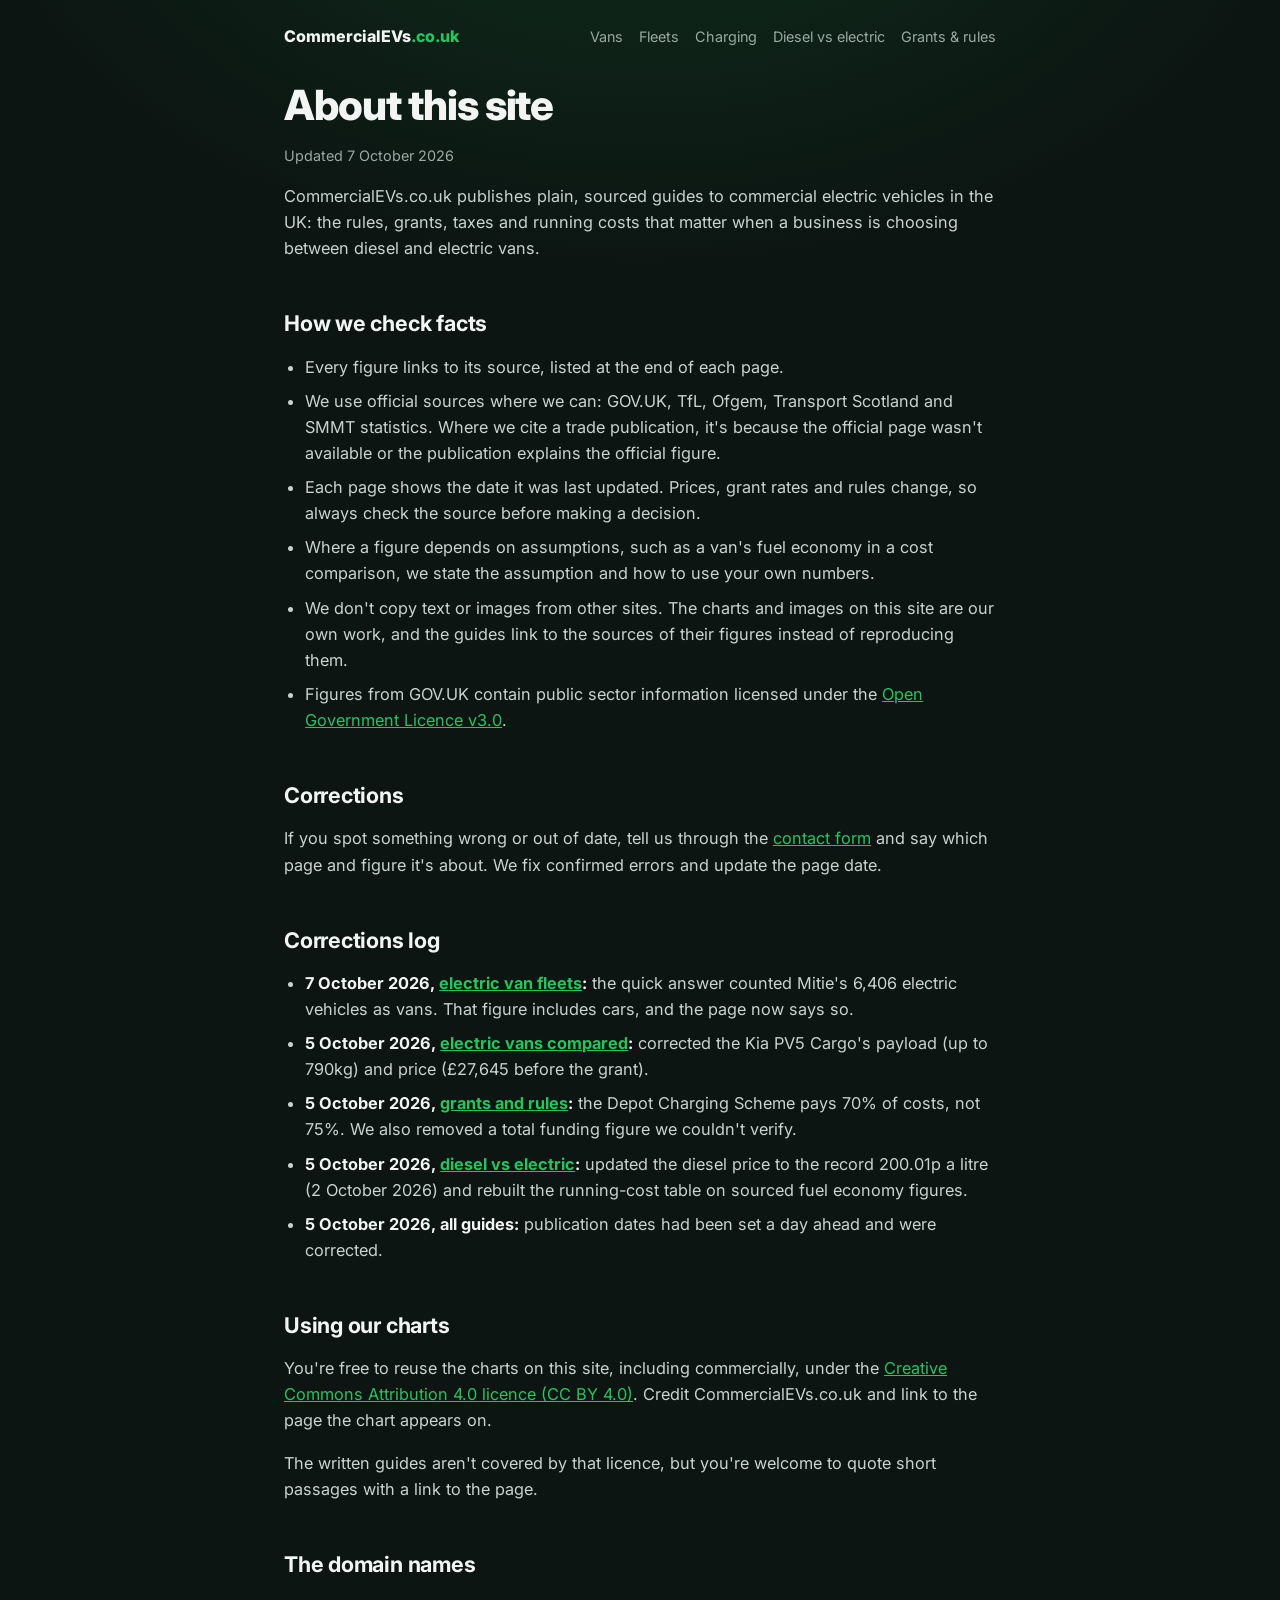
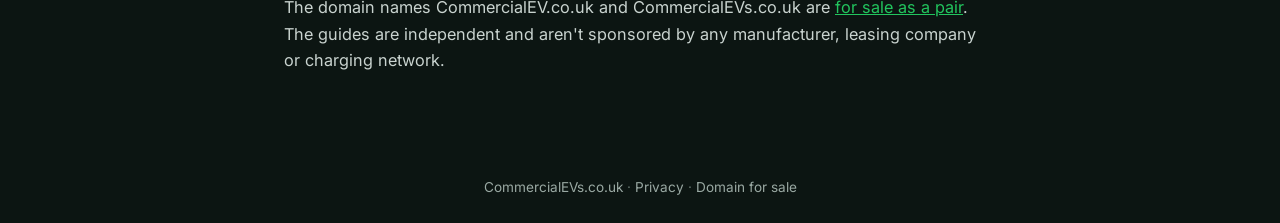
==== about/index.html @ f0195b61 "Add ZEV chart, grants quick answer, logo and corrections log - Grants page: quick-answer box (grant," ====
<!DOCTYPE html>
<html lang="en-GB">
<head>
  <meta charset="utf-8">
  <meta name="viewport" content="width=device-width, initial-scale=1">
  <title>About CommercialEVs.co.uk – How We Check Facts</title>
  <meta name="description" content="What CommercialEVs.co.uk covers, how its figures are sourced and checked, and how to report a correction.">
  <link rel="canonical" href="https://commercialevs.co.uk/about/">
  <meta name="robots" content="index, follow">
  <meta name="theme-color" content="#0c1512">
  <link rel="icon" href="/favicon.ico" sizes="48x48">
  <link rel="icon" href="/favicon.svg" type="image/svg+xml">
  <link rel="apple-touch-icon" href="/img/apple-touch-icon.png">

  <script type="application/ld+json">
  {
    "@context": "https://schema.org",
    "@type": "AboutPage",
    "@id": "https://commercialevs.co.uk/about/#webpage",
    "url": "https://commercialevs.co.uk/about/",
    "name": "About CommercialEVs.co.uk – How We Check Facts",
    "inLanguage": "en-GB",
    "isPartOf": { "@type": "WebSite", "@id": "https://commercialevs.co.uk/#website", "name": "CommercialEVs.co.uk", "url": "https://commercialevs.co.uk/" },
    "mainEntity": {
      "@type": "Organization",
      "@id": "https://commercialevs.co.uk/#organization",
      "name": "CommercialEVs.co.uk",
      "url": "https://commercialevs.co.uk/",
      "logo": "https://commercialevs.co.uk/img/logo.png",
      "publishingPrinciples": "https://commercialevs.co.uk/about/"
    }
  }
  </script>

  <!-- Google Analytics 4 -->
  <script async src="https://www.googletagmanager.com/gtag/js?id=G-9Y22D7RMQH"></script>
  <script>
    window.dataLayer = window.dataLayer || [];
    function gtag(){dataLayer.push(arguments);}
    gtag('js', new Date());
    gtag('config', 'G-9Y22D7RMQH');
  </script>

  <link href="/css/site.css" rel="stylesheet">
  <link rel="preconnect" href="https://fonts.googleapis.com">
  <link rel="preconnect" href="https://fonts.gstatic.com" crossorigin>
  <link href="https://fonts.googleapis.com/css2?family=Inter:wght@400;600;800&display=swap" rel="stylesheet" media="print" onload="this.media='all'">
</head>
<body>
  <header class="topbar">
    <a class="brandlink" href="/">CommercialEVs<span class="tld">.co.uk</span></a>
    <nav class="topnav" aria-label="Guides">
      <a href="/electric-vans-uk/">Vans</a>
      <a href="/electric-van-fleets-uk/">Fleets</a>
      <a href="/charging-an-electric-van/">Charging</a>
      <a href="/diesel-vs-electric-vans/">Diesel vs electric</a>
      <a href="/commercial-electric-vehicles-uk/">Grants &amp; rules</a>
    </nav>
  </header>

  <main class="doc">
    <h1>About this site</h1>
    <p class="meta">Updated 7 October 2026</p>

    <p>CommercialEVs.co.uk publishes plain, sourced guides to commercial electric vehicles in the UK: the rules, grants, taxes and running costs that matter when a business is choosing between diesel and electric vans.</p>

    <h2>How we check facts</h2>
    <ul>
      <li>Every figure links to its source, listed at the end of each page.</li>
      <li>We use official sources where we can: GOV.UK, TfL, Ofgem, Transport Scotland and SMMT statistics. Where we cite a trade publication, it's because the official page wasn't available or the publication explains the official figure.</li>
      <li>Each page shows the date it was last updated. Prices, grant rates and rules change, so always check the source before making a decision.</li>
      <li>Where a figure depends on assumptions, such as a van's fuel economy in a cost comparison, we state the assumption and how to use your own numbers.</li>
      <li>We don't copy text or images from other sites. The charts and images on this site are our own work, and the guides link to the sources of their figures instead of reproducing them.</li>
      <li>Figures from GOV.UK contain public sector information licensed under the <a href="https://www.nationalarchives.gov.uk/doc/open-government-licence/version/3/" target="_blank" rel="noopener">Open Government Licence v3.0</a>.</li>
    </ul>

    <h2>Corrections</h2>
    <p>If you spot something wrong or out of date, tell us through the <a href="https://docs.google.com/forms/d/e/1FAIpQLScv-sFO7Y8Mo2JD8AYKkitkR1Jo4LoIOZL_Y3LjZI6ycY7Xqw/viewform" target="_blank" rel="noopener">contact form</a> and say which page and figure it's about. We fix confirmed errors and update the page date.</p>

    <h2 id="corrections-log">Corrections log</h2>
    <ul>
      <li><strong>7 October 2026, <a href="/electric-van-fleets-uk/">electric van fleets</a>:</strong> the quick answer counted Mitie's 6,406 electric vehicles as vans. That figure includes cars, and the page now says so.</li>
      <li><strong>5 October 2026, <a href="/electric-vans-uk/">electric vans compared</a>:</strong> corrected the Kia PV5 Cargo's payload (up to 790kg) and price (£27,645 before the grant).</li>
      <li><strong>5 October 2026, <a href="/commercial-electric-vehicles-uk/">grants and rules</a>:</strong> the Depot Charging Scheme pays 70% of costs, not 75%. We also removed a total funding figure we couldn't verify.</li>
      <li><strong>5 October 2026, <a href="/diesel-vs-electric-vans/">diesel vs electric</a>:</strong> updated the diesel price to the record 200.01p a litre (2 October 2026) and rebuilt the running-cost table on sourced fuel economy figures.</li>
      <li><strong>5 October 2026, all guides:</strong> publication dates had been set a day ahead and were corrected.</li>
    </ul>

    <h2 id="reuse">Using our charts</h2>
    <p>You're free to reuse the charts on this site, including commercially, under the <a href="https://creativecommons.org/licenses/by/4.0/" target="_blank" rel="license noopener">Creative Commons Attribution 4.0 licence (CC BY 4.0)</a>. Credit CommercialEVs.co.uk and link to the page the chart appears on.</p>
    <p>The written guides aren't covered by that licence, but you're welcome to quote short passages with a link to the page.</p>

    <h2>The domain names</h2>
    <p>The domain names CommercialEV.co.uk and CommercialEVs.co.uk are <a href="/domain-for-sale/">for sale as a pair</a>. The guides are independent and aren't sponsored by any manufacturer, leasing company or charging network.</p>
  </main>

  <footer class="footer">
    <p><a href="/">CommercialEVs.co.uk</a> &middot; <a href="/privacy/">Privacy</a> &middot; <a href="/domain-for-sale/">Domain for sale</a></p>
  </footer>
</body>
</html>
---- css/site.css ----
:root {
  --bg: #0c1512;
  --ink: #f2f5f3;
  --soft: #9aa9a3;
  --line: #22302b;
  --green: #22c55e;
}

* { box-sizing: border-box; }

body {
  margin: 0;
  min-height: 100vh;
  display: flex;
  flex-direction: column;
  background:
    radial-gradient(60rem 40rem at 50% -10%, rgba(34, 197, 94, .14), transparent 70%),
    var(--bg);
  color: var(--ink);
  font-family: Inter, system-ui, -apple-system, "Segoe UI", Roboto, sans-serif;
  line-height: 1.6;
  -webkit-font-smoothing: antialiased;
}

.page {
  flex: 1;
  width: 100%;
  max-width: 880px;
  margin: 0 auto;
  padding: 64px 24px;
  display: flex;
  flex-direction: column;
  justify-content: center;
  align-items: center;
  text-align: center;
}

.label {
  display: block;
  line-height: 1.6;
  margin: 0 0 32px;
  font-size: .8rem;
  font-weight: 600;
  letter-spacing: .14em;
  text-transform: uppercase;
  color: var(--soft);
}
.dot { display: inline-block; width: 8px; height: 8px; margin-right: 10px; border-radius: 50%; background: var(--green); vertical-align: .1em; }

h1 {
  margin: 0 0 28px;
  font-size: clamp(1.4rem, 7vw, 4.25rem);
  font-weight: 800;
  line-height: 1.08;
  letter-spacing: -.035em;
}
.domain { display: block; }
.tld { color: var(--green); }
.amp { display: block; font-size: .45em; font-weight: 400; color: var(--soft); margin: .2em 0; }

.intro {
  max-width: 34rem;
  margin: 0 auto 40px;
  font-size: 1.15rem;
  color: var(--soft);
}

.btn {
  display: inline-block;
  padding: 16px 40px;
  border-radius: 10px;
  background: var(--green);
  color: #06210f;
  font-weight: 800;
  font-size: 1.05rem;
  text-decoration: none;
  transition: background .15s;
}
.btn:hover { background: #4ade80; }
.btn:focus-visible { outline: 3px solid var(--ink); outline-offset: 3px; }


.footer {
  padding: 24px;
  text-align: center;
  font-size: .85rem;
  color: #5f6f69;
}
.footer p { margin: 0; }

.footer a { color: var(--soft); text-decoration: none; }
.footer a:hover { color: var(--green); }
.footer-links { display: flex; justify-content: center; gap: 24px; margin-top: 10px; }

/* Guide pages */
.topbar {
  width: 100%;
  max-width: 760px;
  margin: 0 auto;
  padding: 24px 24px 0;
  display: flex;
  flex-wrap: wrap;
  align-items: baseline;
  justify-content: space-between;
  gap: 8px 20px;
}
.topbar a { color: var(--ink); text-decoration: none; }
.brandlink { font-weight: 800; }
.topnav { display: flex; flex-wrap: wrap; gap: 4px 16px; font-size: .9rem; }
.topnav a { color: var(--soft); }
.topnav a:hover, .topnav a[aria-current="page"] { color: var(--green); }

.doc {
  flex: 1;
  width: 100%;
  max-width: 760px;
  margin: 0 auto;
  padding: 24px 24px 64px;
  color: #c9d3cf;
  font-size: 1.02rem;
}
.doc h1 {
  font-size: clamp(1.8rem, 5vw, 2.6rem);
  line-height: 1.15;
  letter-spacing: -.025em;
  color: var(--ink);
  margin: 8px 0 12px;
}
.doc h2 {
  margin: 48px 0 12px;
  font-size: 1.35rem;
  line-height: 1.3;
  letter-spacing: -.01em;
  color: var(--ink);
  scroll-margin-top: 16px;
}
.doc a { color: var(--green); }
.doc strong { color: var(--ink); }
.doc ul, .doc ol { padding-left: 1.3em; }
.doc li { margin-bottom: 8px; }
.doc a[href^="#s"]:not([href="#sources"]) { font-size: .8em; text-decoration: none; }
.doc .btn { color: #06210f; text-decoration: none; }

.crumbs { font-size: .85rem; color: var(--soft); }
.crumbs a { color: var(--soft); }
.meta { font-size: .9rem; color: var(--soft); }

.toc {
  margin: 28px 0;
  padding: 16px 20px;
  border: 1px solid var(--line);
  border-radius: 10px;
}
.toc ol { margin: 0; }
.toc li { margin-bottom: 4px; }

.doc table {
  width: 100%;
  border-collapse: collapse;
  margin: 16px 0;
  font-size: .95rem;
}
.doc th, .doc td {
  text-align: left;
  vertical-align: top;
  padding: 10px 12px;
  border-bottom: 1px solid var(--line);
}
.doc th { color: var(--ink); font-weight: 600; }
.doc td:first-child { white-space: nowrap; color: var(--ink); }

.sources { font-size: .88rem; color: var(--soft); }
.sources li { scroll-margin-top: 16px; }

.forsale {
  margin-top: 56px;
  padding: 28px 24px;
  border: 1px solid var(--line);
  border-radius: 12px;
  text-align: center;
}
.forsale p { margin: 0 0 18px; }

@media (max-width: 640px) {
  .doc td:first-child { white-space: normal; }
}
.note { font-size: .88rem; color: var(--soft); }

.summary {
  margin: 24px 0 8px;
  padding: 18px 22px;
  border-left: 3px solid var(--green);
  background: rgba(34, 197, 94, .06);
  border-radius: 0 10px 10px 0;
}
.summary h2 { margin: 0 0 8px; font-size: 1.05rem; }
.summary ul { margin: 0; }
.doc caption { text-align: left; font-size: .85rem; color: var(--soft); padding-bottom: 6px; }

.guides-section { width: 100%; max-width: 680px; margin: 64px auto 0; }
.guides-title {
  margin: 0 0 16px;
  font-size: .8rem;
  font-weight: 600;
  letter-spacing: .14em;
  text-transform: uppercase;
  color: var(--soft);
}
.guides {
  display: grid;
  grid-template-columns: 1fr 1fr;
  gap: 14px;
  text-align: left;
}
.guides a {
  display: flex;
  flex-direction: column;
  gap: 4px;
  padding: 18px 20px;
  border: 1px solid var(--line);
  border-radius: 10px;
  background: rgba(255, 255, 255, .02);
  color: var(--ink);
  text-decoration: none;
  transition: border-color .15s, background .15s;
}
.guides a:hover { border-color: var(--green); background: rgba(34, 197, 94, .05); }
.guides a:focus-visible { outline: 2px solid var(--green); outline-offset: 2px; }
.guides strong { font-size: 1rem; }
.guides a:last-child:nth-child(odd) { grid-column: 1 / -1; }
.guides strong::after { content: " \2192"; color: var(--green); }
.guides span { font-size: .88rem; line-height: 1.5; color: var(--soft); }
@media (max-width: 640px) {
  .guides { grid-template-columns: 1fr; }
}

.table-wrap { overflow-x: auto; -webkit-overflow-scrolling: touch; margin: 16px 0; }
.table-wrap table { margin: 0; }
.doc table.models td:first-child { white-space: normal; width: 46%; }
.doc table.models td:not(:first-child) { white-space: nowrap; }
@media (max-width: 640px) {
  .doc th, .doc td { padding: 8px 6px; }
  .doc table { font-size: .85rem; }
  .doc table.models td:not(:first-child) { white-space: normal; }
}
.doc table.fleets td:first-child { white-space: normal; width: 22%; }

/* Homepage hub */
.hub h1 { font-size: clamp(2.2rem, 7vw, 3.6rem); }
.news {
  display: inline-block;
  max-width: 44rem;
  padding: 10px 18px;
  border: 1px solid var(--line);
  border-radius: 999px;
  font-size: .9rem;
  line-height: 1.5;
  color: var(--soft);
  text-decoration: none;
  transition: border-color .15s;
}
.news strong { color: var(--ink); }
.news::after { content: " \2192"; color: var(--green); }
.news:hover { border-color: var(--green); }
.news:focus-visible { outline: 2px solid var(--green); outline-offset: 2px; }
.hub .guides-section { margin-top: 48px; }
.footer-links { flex-wrap: wrap; gap: 8px 24px; }

/* Charts */
.doc figure.chart { margin: 24px 0 8px; }
.doc figure.chart img { display: block; width: 100%; height: auto; border: 1px solid var(--line); border-radius: 12px; }
.doc figure.chart figcaption { margin-top: 10px; font-size: .88rem; color: var(--soft); }
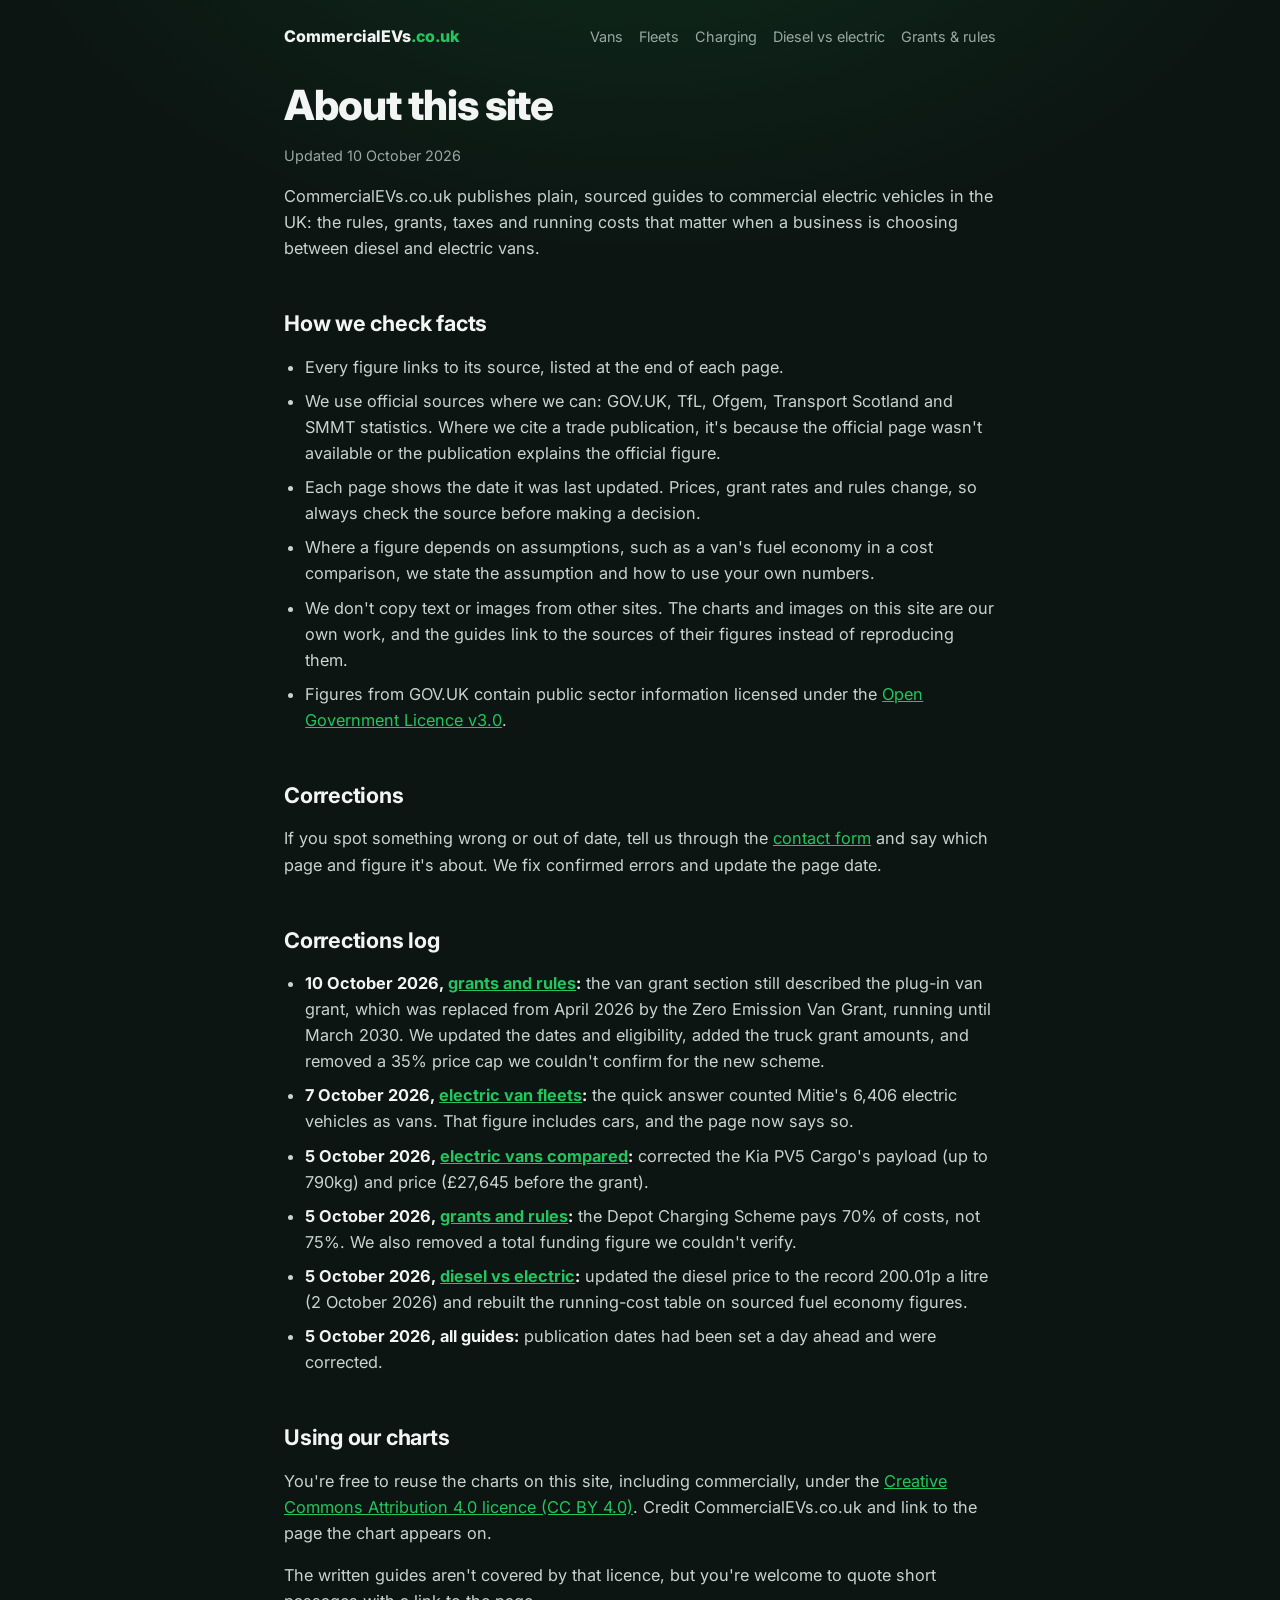
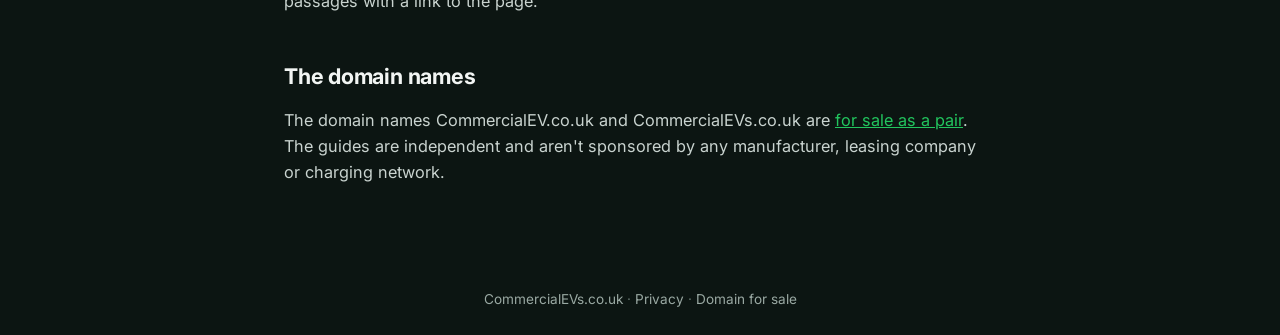
==== commit 13910616: "Update grants page to the April 2026 van and truck grants The van grant section still described the " ====
--- a/about/index.html
+++ b/about/index.html
@@ -41,7 +41,7 @@
     gtag('config', 'G-9Y22D7RMQH');
   </script>
 
-  <link href="/css/site.css" rel="stylesheet">
+  <link href="/css/site.css?v=2" rel="stylesheet">
   <link rel="preconnect" href="https://fonts.googleapis.com">
   <link rel="preconnect" href="https://fonts.gstatic.com" crossorigin>
   <link href="https://fonts.googleapis.com/css2?family=Inter:wght@400;600;800&display=swap" rel="stylesheet" media="print" onload="this.media='all'">
@@ -60,7 +60,7 @@
 
   <main class="doc">
     <h1>About this site</h1>
-    <p class="meta">Updated 7 October 2026</p>
+    <p class="meta">Updated 10 October 2026</p>
 
     <p>CommercialEVs.co.uk publishes plain, sourced guides to commercial electric vehicles in the UK: the rules, grants, taxes and running costs that matter when a business is choosing between diesel and electric vans.</p>
 
@@ -79,6 +79,7 @@
 
     <h2 id="corrections-log">Corrections log</h2>
     <ul>
+      <li><strong>10 October 2026, <a href="/commercial-electric-vehicles-uk/">grants and rules</a>:</strong> the van grant section still described the plug-in van grant, which was replaced from April 2026 by the Zero Emission Van Grant, running until March 2030. We updated the dates and eligibility, added the truck grant amounts, and removed a 35% price cap we couldn't confirm for the new scheme.</li>
       <li><strong>7 October 2026, <a href="/electric-van-fleets-uk/">electric van fleets</a>:</strong> the quick answer counted Mitie's 6,406 electric vehicles as vans. That figure includes cars, and the page now says so.</li>
       <li><strong>5 October 2026, <a href="/electric-vans-uk/">electric vans compared</a>:</strong> corrected the Kia PV5 Cargo's payload (up to 790kg) and price (£27,645 before the grant).</li>
       <li><strong>5 October 2026, <a href="/commercial-electric-vehicles-uk/">grants and rules</a>:</strong> the Depot Charging Scheme pays 70% of costs, not 75%. We also removed a total funding figure we couldn't verify.</li>
--- a/css/site.css
+++ b/css/site.css
@@ -7,6 +7,7 @@
 }
 
 * { box-sizing: border-box; }
+img { max-width: 100%; height: auto; }
 
 body {
   margin: 0;
@@ -270,3 +271,5 @@
 .doc figure.chart { margin: 24px 0 8px; }
 .doc figure.chart img { display: block; width: 100%; height: auto; border: 1px solid var(--line); border-radius: 12px; }
 .doc figure.chart figcaption { margin-top: 10px; font-size: .88rem; color: var(--soft); }
+.doc figure.chart picture { display: block; }
+@media (max-width: 640px) { .doc figure.chart img { max-width: 440px; margin: 0 auto; } }
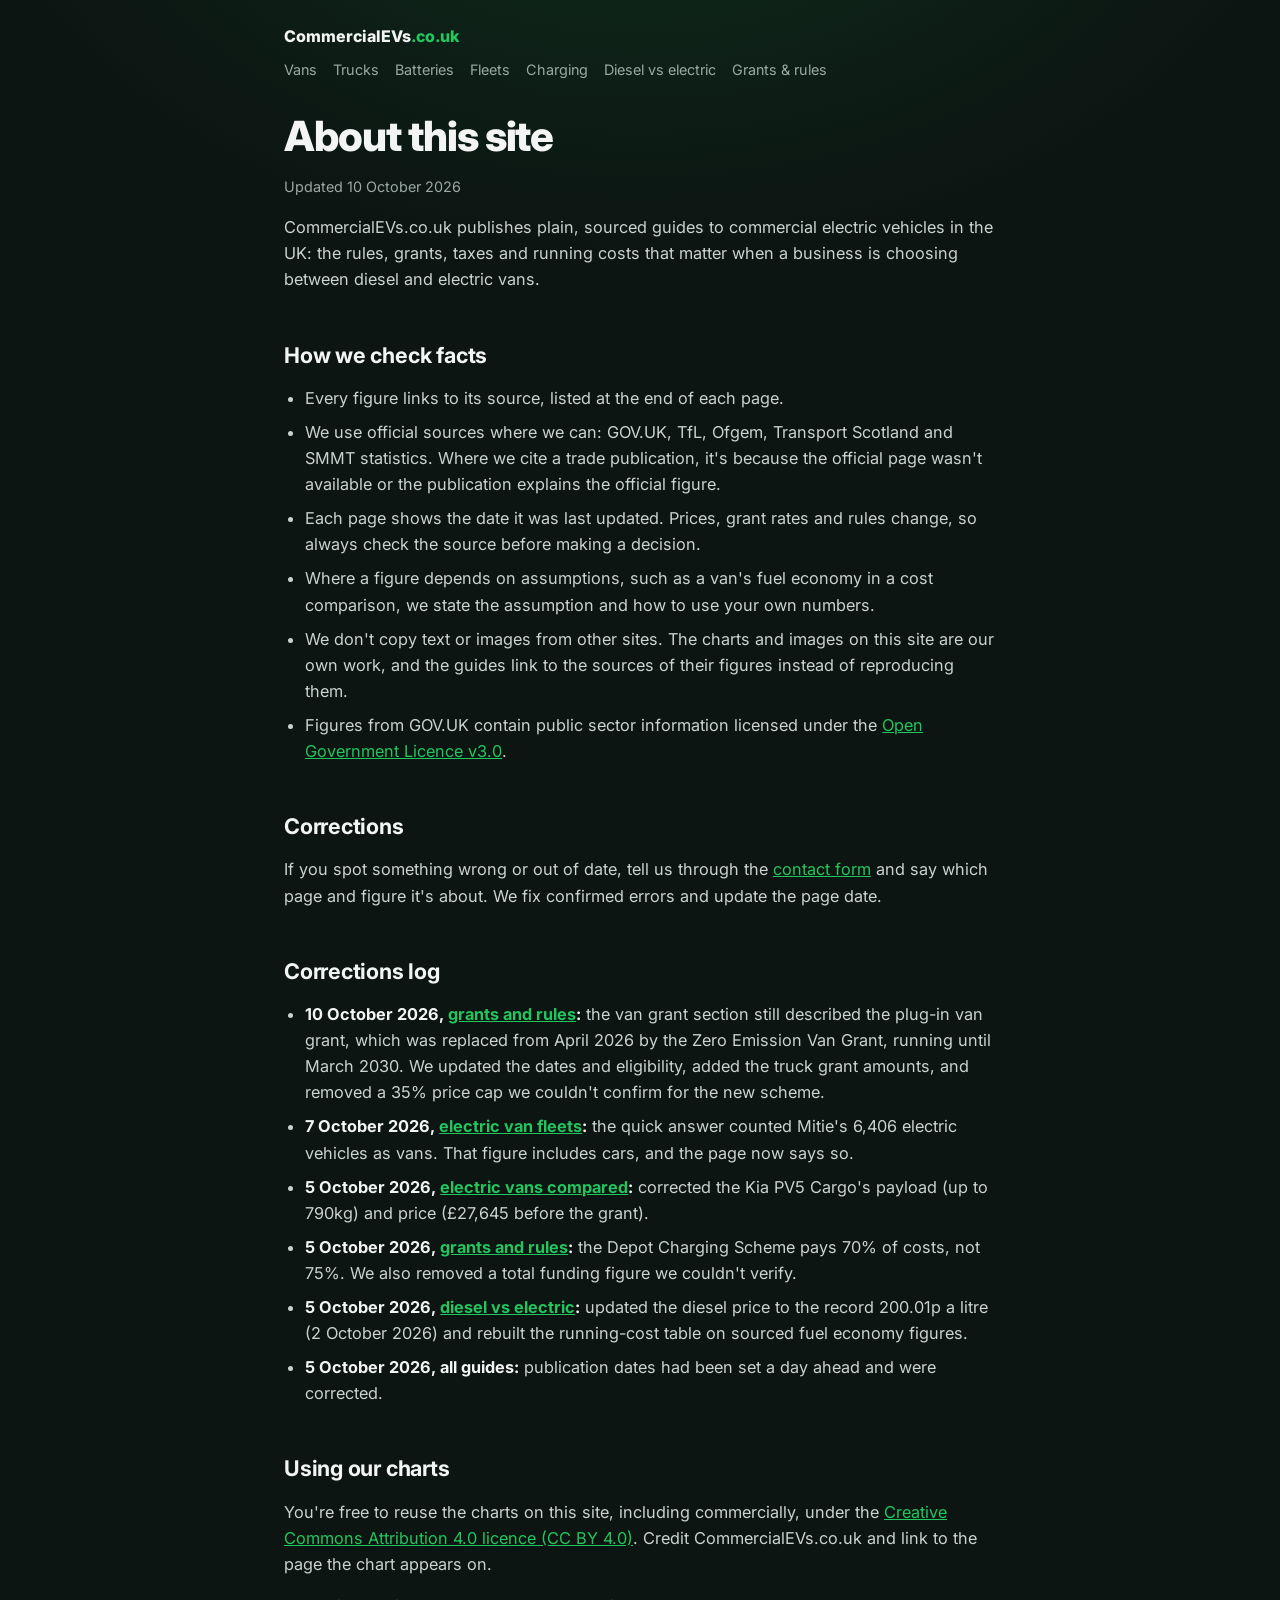
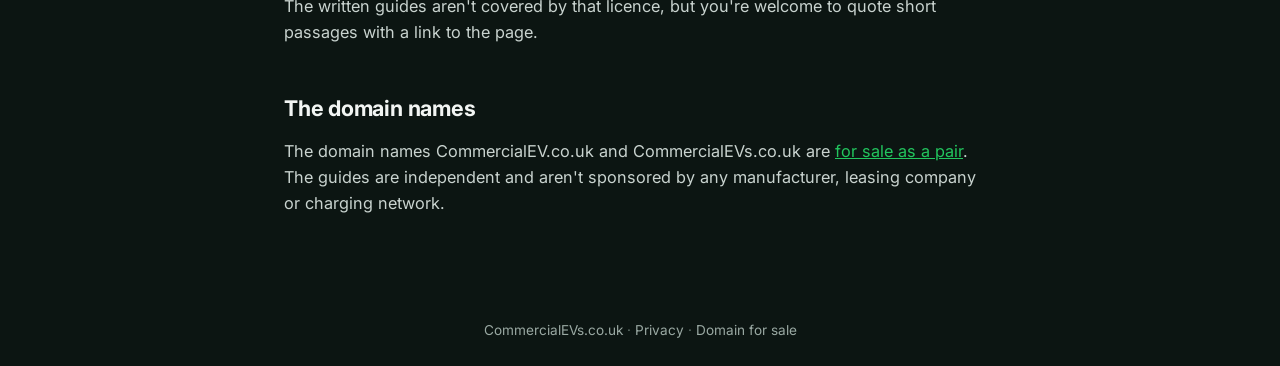
==== commit 622d72ba: "Add electric trucks and van batteries guides Two new sourced pages from the trucks and battery resea" ====
--- a/about/index.html
+++ b/about/index.html
@@ -41,7 +41,7 @@
     gtag('config', 'G-9Y22D7RMQH');
   </script>
 
-  <link href="/css/site.css?v=2" rel="stylesheet">
+  <link href="/css/site.css?v=3" rel="stylesheet">
   <link rel="preconnect" href="https://fonts.googleapis.com">
   <link rel="preconnect" href="https://fonts.gstatic.com" crossorigin>
   <link href="https://fonts.googleapis.com/css2?family=Inter:wght@400;600;800&display=swap" rel="stylesheet" media="print" onload="this.media='all'">
@@ -51,6 +51,8 @@
     <a class="brandlink" href="/">CommercialEVs<span class="tld">.co.uk</span></a>
     <nav class="topnav" aria-label="Guides">
       <a href="/electric-vans-uk/">Vans</a>
+      <a href="/electric-trucks-uk/">Trucks</a>
+      <a href="/electric-van-batteries/">Batteries</a>
       <a href="/electric-van-fleets-uk/">Fleets</a>
       <a href="/charging-an-electric-van/">Charging</a>
       <a href="/diesel-vs-electric-vans/">Diesel vs electric</a>
--- a/css/site.css
+++ b/css/site.css
@@ -273,3 +273,9 @@
 .doc figure.chart figcaption { margin-top: 10px; font-size: .88rem; color: var(--soft); }
 .doc figure.chart picture { display: block; }
 @media (max-width: 640px) { .doc figure.chart img { max-width: 440px; margin: 0 auto; } }
+.doc table.wide td { white-space: normal; }
+.doc table.wide td:first-child { width: 26%; }
+@media (max-width: 400px) {
+  .doc table.wide { font-size: .8rem; }
+  .doc table.wide th, .doc table.wide td { padding: 8px 4px; }
+}
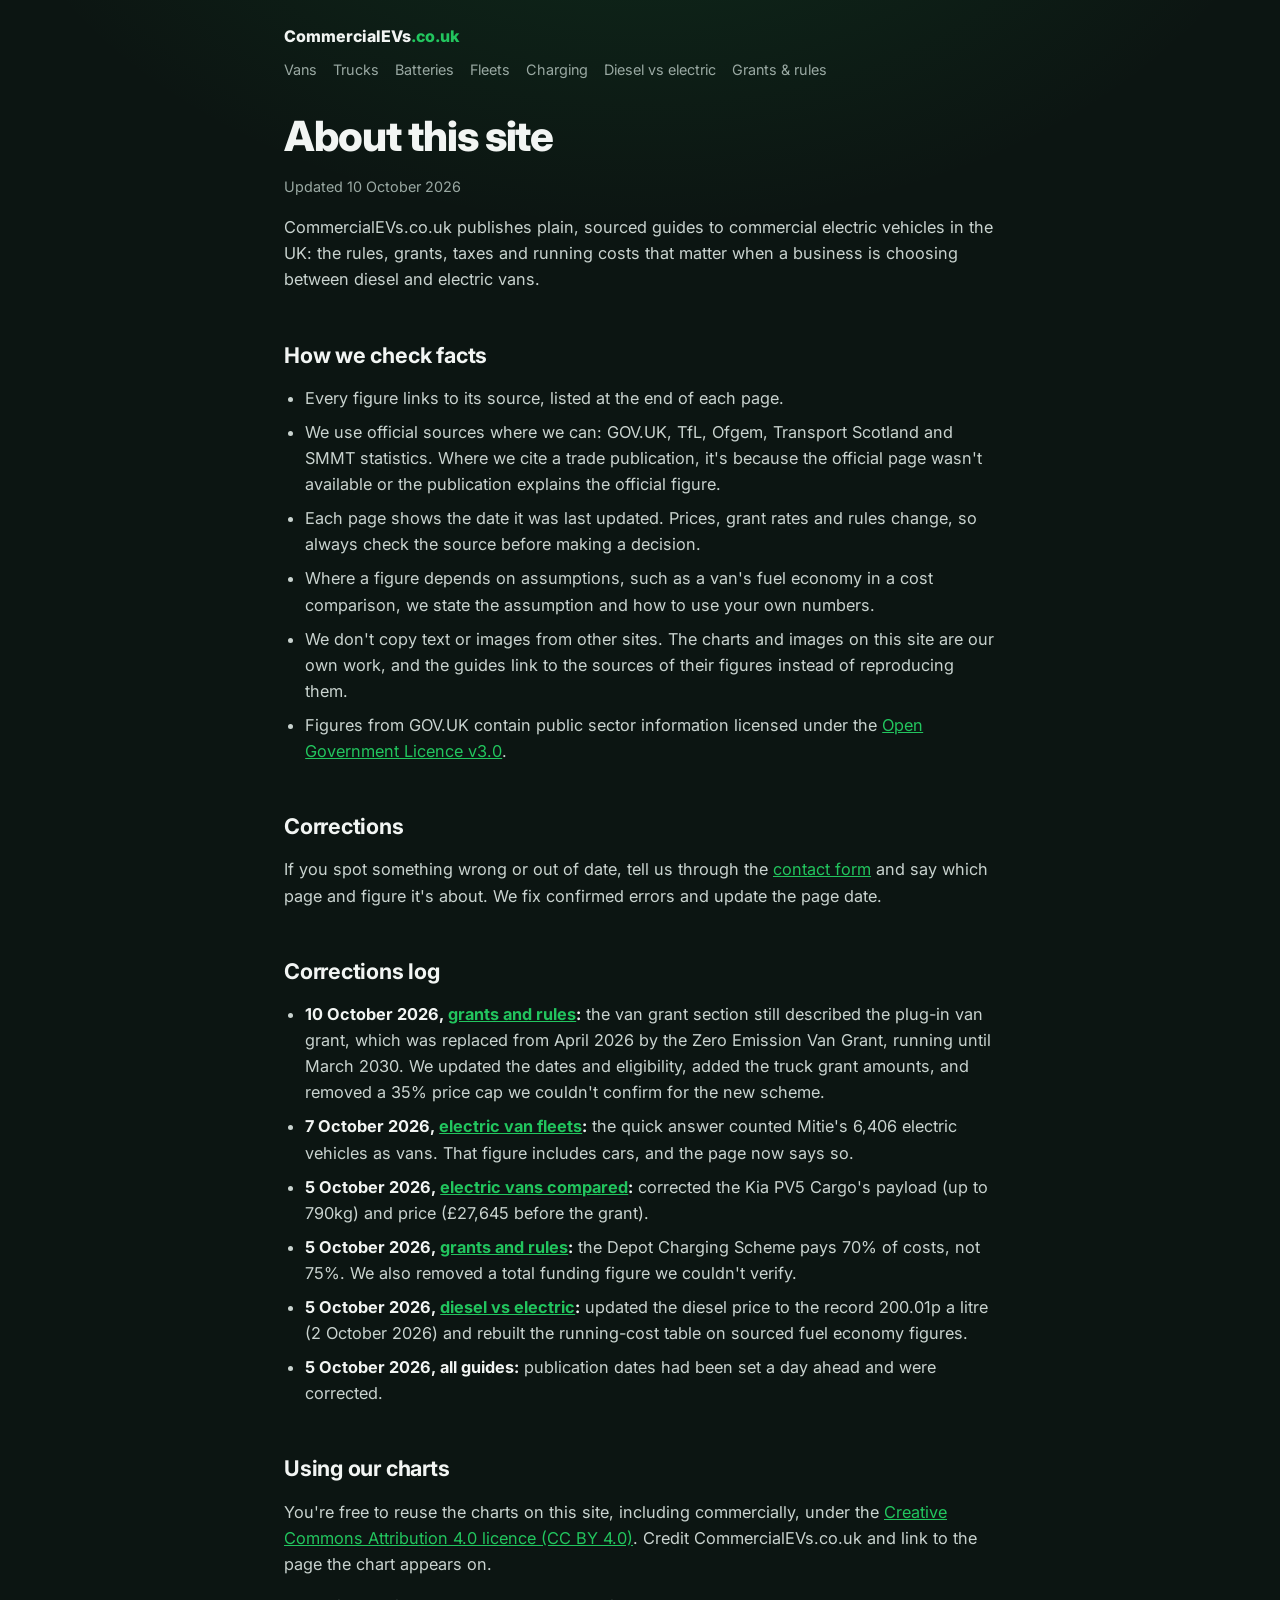
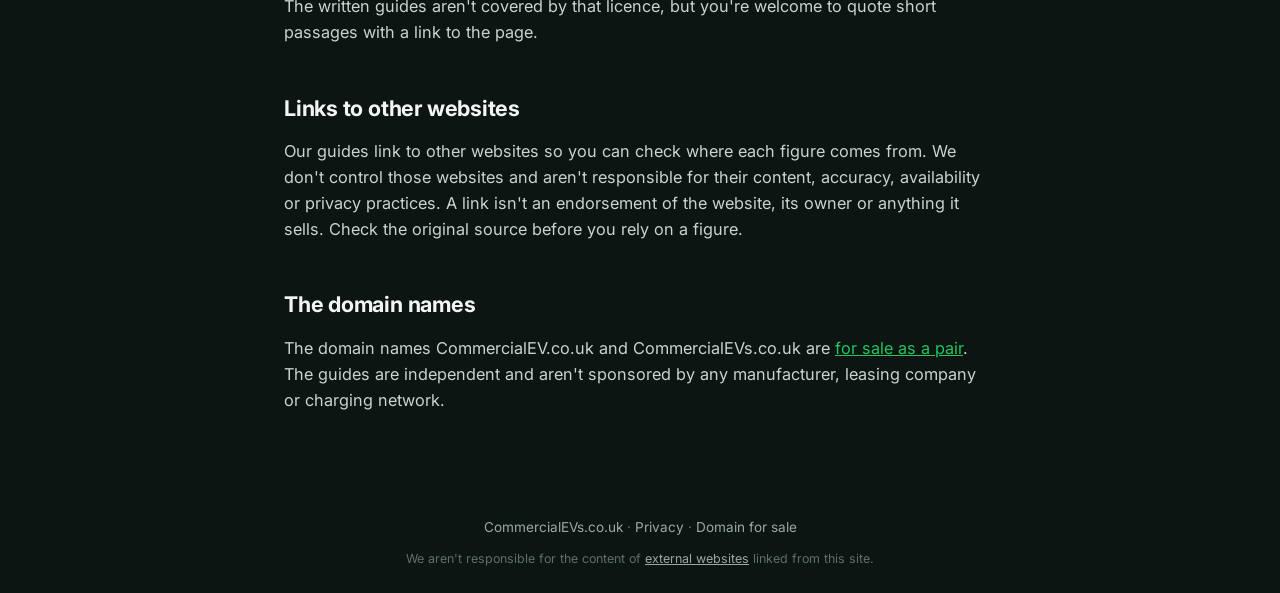
==== commit a9a1f5c6: "Add external links disclaimer to every page - About page: new "Links to other websites" section (#ex" ====
--- a/about/index.html
+++ b/about/index.html
@@ -41,7 +41,7 @@
     gtag('config', 'G-9Y22D7RMQH');
   </script>
 
-  <link href="/css/site.css?v=3" rel="stylesheet">
+  <link href="/css/site.css?v=5" rel="stylesheet">
   <link rel="preconnect" href="https://fonts.googleapis.com">
   <link rel="preconnect" href="https://fonts.gstatic.com" crossorigin>
   <link href="https://fonts.googleapis.com/css2?family=Inter:wght@400;600;800&display=swap" rel="stylesheet" media="print" onload="this.media='all'">
@@ -93,12 +93,16 @@
     <p>You're free to reuse the charts on this site, including commercially, under the <a href="https://creativecommons.org/licenses/by/4.0/" target="_blank" rel="license noopener">Creative Commons Attribution 4.0 licence (CC BY 4.0)</a>. Credit CommercialEVs.co.uk and link to the page the chart appears on.</p>
     <p>The written guides aren't covered by that licence, but you're welcome to quote short passages with a link to the page.</p>
 
+    <h2 id="external-links">Links to other websites</h2>
+    <p>Our guides link to other websites so you can check where each figure comes from. We don't control those websites and aren't responsible for their content, accuracy, availability or privacy practices. A link isn't an endorsement of the website, its owner or anything it sells. Check the original source before you rely on a figure.</p>
+
     <h2>The domain names</h2>
     <p>The domain names CommercialEV.co.uk and CommercialEVs.co.uk are <a href="/domain-for-sale/">for sale as a pair</a>. The guides are independent and aren't sponsored by any manufacturer, leasing company or charging network.</p>
   </main>
 
   <footer class="footer">
     <p><a href="/">CommercialEVs.co.uk</a> &middot; <a href="/privacy/">Privacy</a> &middot; <a href="/domain-for-sale/">Domain for sale</a></p>
+    <p class="footer-note">We aren't responsible for the content of <a href="/about/#external-links">external websites</a> linked from this site.</p>
   </footer>
 </body>
 </html>
--- a/css/site.css
+++ b/css/site.css
@@ -279,3 +279,12 @@
   .doc table.wide { font-size: .8rem; }
   .doc table.wide th, .doc table.wide td { padding: 8px 4px; }
 }
+
+/* Comparison tables: keep columns readable and the row label in view when scrolling sideways */
+.doc table.compare { min-width: 640px; }
+.doc table.compare td:first-child, .doc table.compare th:first-child { position: sticky; left: 0; z-index: 1; background: var(--bg); width: 18%; }
+.swipe-hint { display: none; font-size: .85rem; color: var(--soft); margin: 0 0 6px; }
+@media (max-width: 700px) { .swipe-hint { display: block; } }
+
+.footer .footer-note { margin-top: 10px; font-size: .78rem; }
+.footer .footer-note a { text-decoration: underline; }
